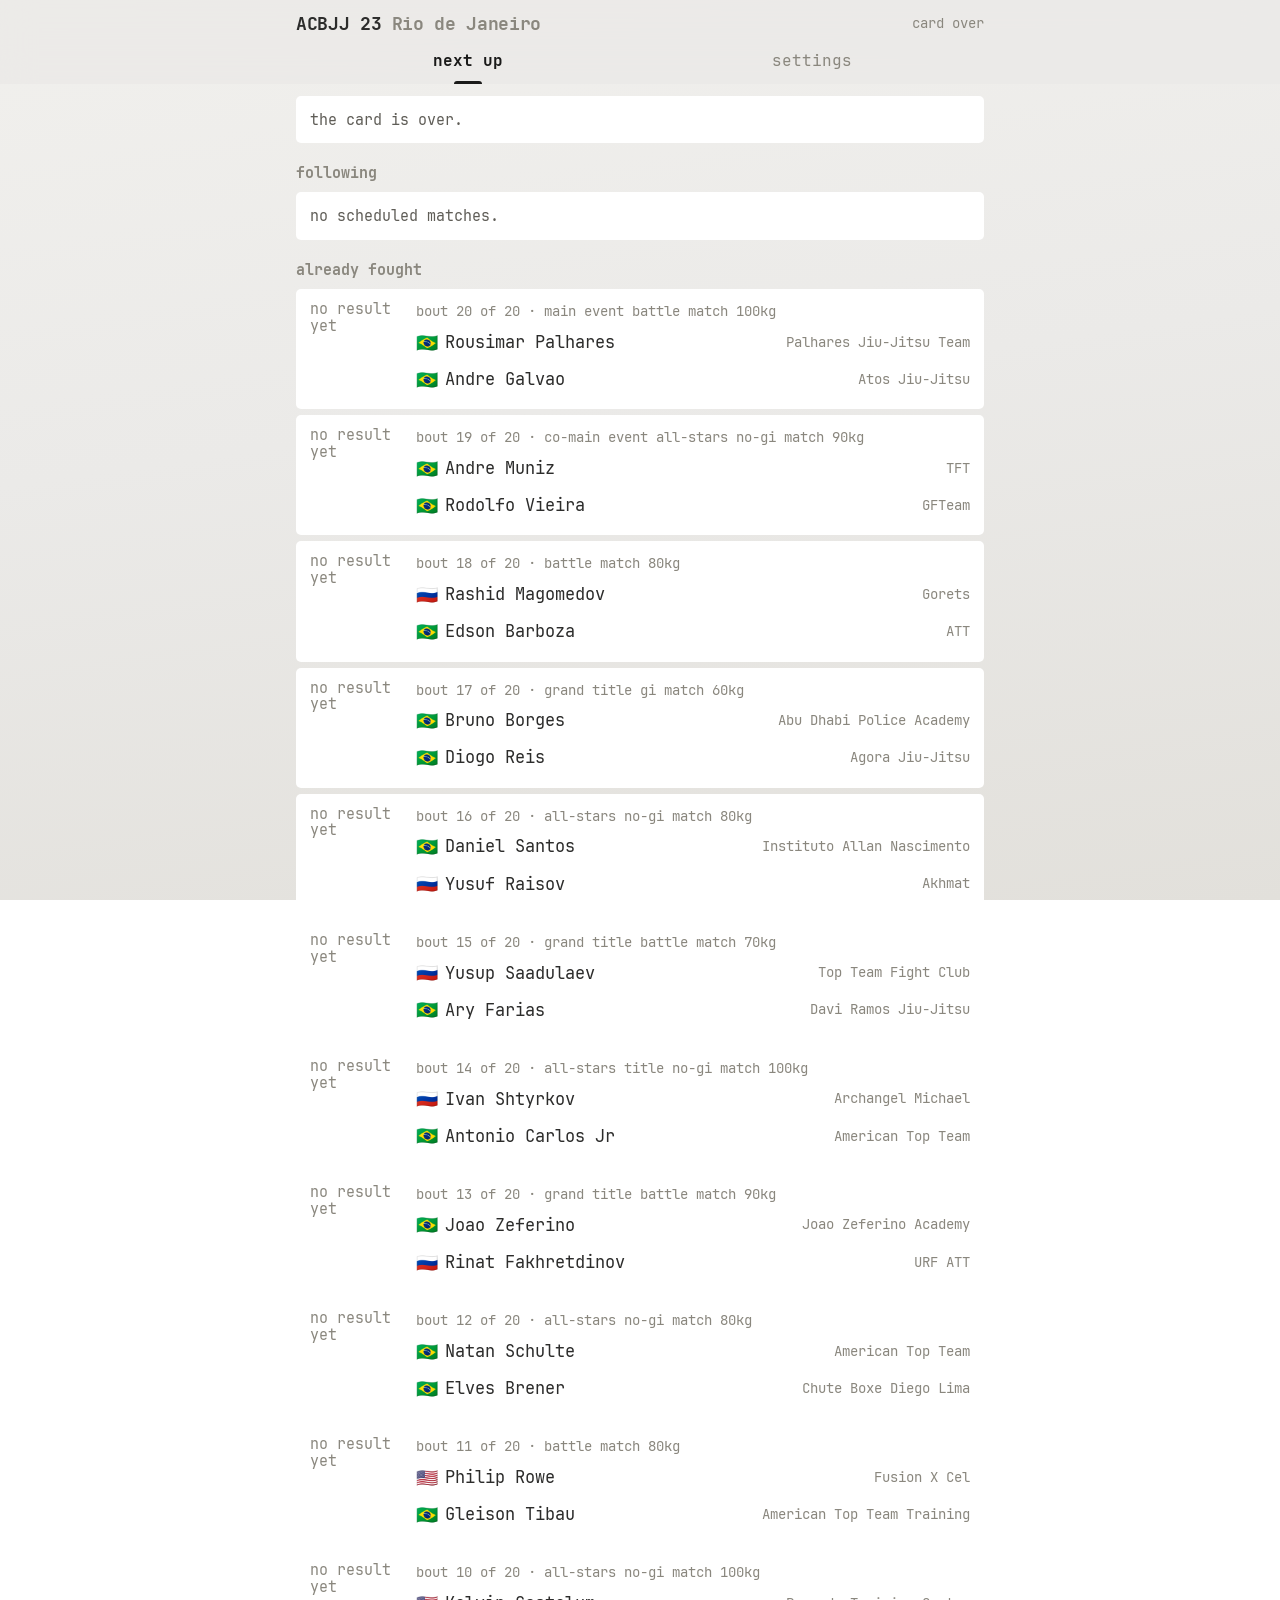
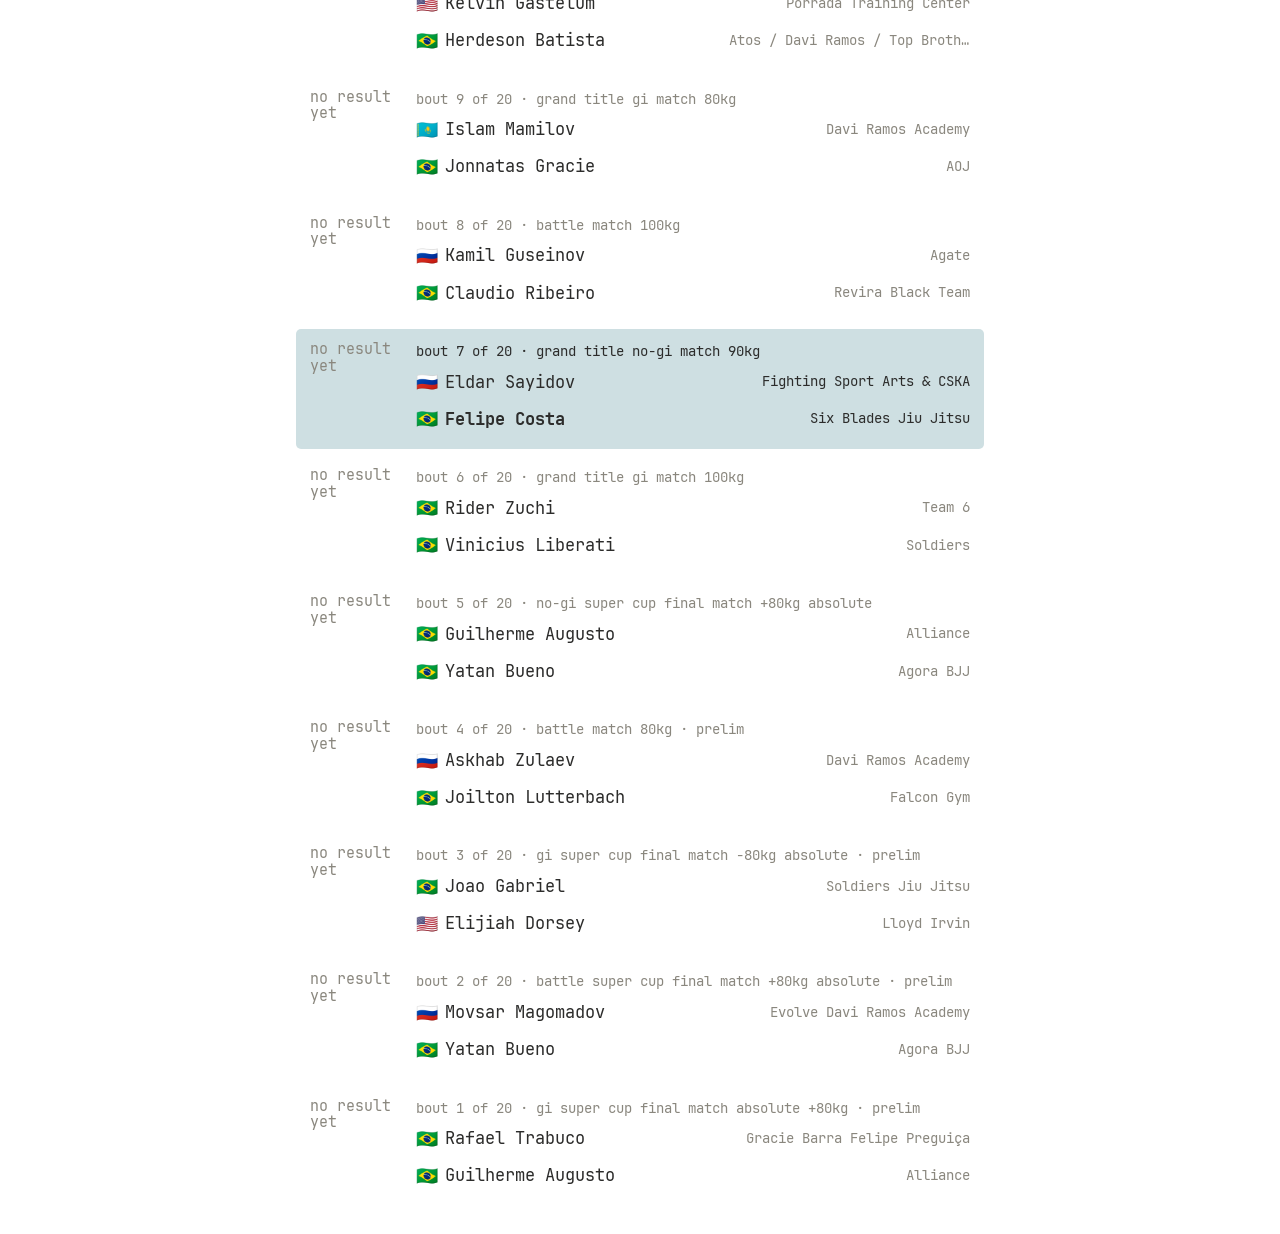
==== acbjj23/index.html @ 7951717a "ACBJJ 23: a fight-card page at /acbjj23/, the first non-Flo event The official card is synced from e" ====
<!doctype html>
<html lang="en">
<head>
<meta charset="utf-8">
<title>ACBJJ 23 — Rio de Janeiro</title>
<meta name="viewport" content="width=device-width,initial-scale=1,viewport-fit=cover">
<meta name="apple-mobile-web-app-capable" content="yes">
<meta name="apple-mobile-web-app-status-bar-style" content="default">
<meta name="apple-mobile-web-app-title" content="ACBJJ 23">
<meta name="theme-color" content="#f1f0ed" media="(prefers-color-scheme: light)">
<meta name="theme-color" content="#343331" media="(prefers-color-scheme: dark)">
<meta http-equiv="Content-Security-Policy" content="default-src 'self'; script-src 'self' 'unsafe-inline'; style-src 'self' 'unsafe-inline'; font-src 'self'; img-src 'self' data:; connect-src 'self'; object-src 'none'; base-uri 'self'; form-action 'none'; frame-src 'none'">
<script>try{var t=localStorage.getItem('bjjTracker.theme');if(t==='light'||t==='dark')document.documentElement.dataset.theme=t}catch(e){}</script>
<link rel="stylesheet" href="../field-manual-theme/theme.css">
<style>
  /* A fight-card event (one mat, single bouts, no brackets). Same theme rules and tokens as the bracket page
     (../index.html); the shared rules are copied, not linked, because each page is one file. */
  :root{ --follow:#1f6f7a; --win:var(--type-a); --lose:var(--text-muted); --live:var(--cue-warning); }
  @media (prefers-color-scheme: dark){ :root:not([data-theme="light"]){ --follow:#62bccb; } }
  :root[data-theme="dark"]{ --follow:#62bccb; }
  html{font-size:17px}
  :root{ --fs-body:1rem; --fs-meta:.86rem; --fs-eyebrow:.8rem; --fs-card-title:1.05rem; }
  @media (prefers-color-scheme: dark){ :root:not([data-theme="light"]){ --bg-card:#454340; --bg-card-hover:#504e4a; --chip-bg:#454340; --text-muted:#979289; } }
  :root[data-theme="dark"]{ --bg-card:#454340; --bg-card-hover:#504e4a; --chip-bg:#454340; --text-muted:#979289; }
  .chip{font-size:.88rem}
  .panel .chip{background:var(--accent-soft);color:var(--text-primary)}
  .panel .chip.active{background:var(--accent);color:var(--accent-contrast)}
  .chip:focus-visible{outline:2px solid var(--accent-soft);outline-offset:1px}
  .container{max-width:720px}
  .top{position:sticky;top:0;z-index:200;padding-top:env(safe-area-inset-top);background:color-mix(in srgb, var(--bg-primary) 94%, transparent);backdrop-filter:blur(16px);-webkit-backdrop-filter:blur(16px)}
  .topbar{display:flex;align-items:center;gap:10px;padding-block:10px 0}
  .tabs{display:flex;padding-block:0}
  .tab{position:relative;flex:1;background:none;border:0;padding:9px 4px 11px;font:inherit;font-size:.92rem;font-weight:500;color:var(--text-muted);cursor:pointer;-webkit-tap-highlight-color:transparent}
  .tab.active{color:var(--accent);font-weight:650}
  .tab.active::after{content:"";position:absolute;left:50%;bottom:0;transform:translateX(-50%);width:28px;height:3px;border-radius:3px 3px 0 0;background:var(--accent)}
  .tab:focus-visible{outline:2px solid var(--accent-soft);outline-offset:-2px}
  main.container{padding-top:12px;padding-bottom:calc(env(safe-area-inset-bottom) + 28px)}
  .topbar .title{font-family:var(--font-heading);font-weight:650;font-size:1.05rem;letter-spacing:-.02em;white-space:nowrap}
  .status{flex:1;min-width:0;font-size:var(--fs-eyebrow);color:var(--text-muted);text-align:right;white-space:nowrap;overflow:hidden;text-overflow:ellipsis}
  .status .bad{color:var(--cue-warning)}
  .section-title{font-size:var(--fs-meta);font-weight:600;color:var(--text-muted);margin:18px 0 8px}
  main > .section-title:first-child{margin-top:2px}
  .panel{background:var(--bg-card);border-radius:var(--radius-md);padding:12px 14px}
  .panel.quiet{color:var(--text-secondary);font-size:var(--fs-meta)}
  .stack{display:flex;flex-direction:column;gap:6px}
  .note{font-size:var(--fs-meta);color:var(--text-muted);margin-top:8px}
  a.plain{color:var(--text-primary);text-decoration:underline;text-decoration-color:var(--text-muted);text-underline-offset:3px}
  .actions{display:flex;gap:8px;margin-top:10px;flex-wrap:wrap}
  .big{font-family:var(--font-heading);font-size:1.35rem;font-weight:650;letter-spacing:-.02em;line-height:1.15}
  .sub{font-size:var(--fs-meta);color:var(--text-muted);margin-top:2px}
  .row{display:grid;grid-template-columns:96px 1fr;gap:10px}
  .row > div{min-width:0}
  .row.now{background:color-mix(in srgb, var(--cue-warning) 12%, var(--bg-card))}
  .t{font-family:var(--font-heading);font-weight:650;font-size:1.1rem;line-height:1.15;font-variant-numeric:tabular-nums}
  .t small{display:block;color:var(--text-muted);font-weight:400;font-size:var(--fs-eyebrow)}
  .t.soft{font-weight:500;font-size:var(--fs-meta);color:var(--text-muted)}
  .meta{color:var(--text-muted);font-size:var(--fs-eyebrow);margin-bottom:2px;display:flex;align-items:center;gap:6px;flex-wrap:wrap}
  .vs{display:flex;flex-direction:column;gap:2px}
  .name{display:flex;align-items:center;gap:7px;color:var(--text-primary);font:inherit;font-size:var(--fs-body);padding:4px 0;background:none;border:0;text-align:left;width:100%;cursor:pointer;-webkit-tap-highlight-color:transparent;border-radius:var(--radius-sm)}
  .name:active{background:var(--bg-card-hover)}
  .name:focus-visible{outline:2px solid var(--accent-soft);outline-offset:1px}
  .name.win{color:var(--win);font-weight:600}
  .name.lose{color:var(--lose);text-decoration:line-through}
  .name.follow{font-weight:650}
  .name .nm{overflow:hidden;text-overflow:ellipsis;white-space:nowrap}
  .name .tm{margin-left:auto;padding-left:8px;color:var(--text-muted);font-size:var(--fs-eyebrow);font-weight:400;white-space:nowrap;overflow:hidden;text-overflow:ellipsis;max-width:45%;text-decoration:none}
  .row.fol,.panel.follow-card{background:color-mix(in srgb, var(--follow) 22%, var(--bg-card))}
  .row.fol .meta,.row.fol .t small,.row.fol .tm,.panel.follow-card .sub{color:var(--text-primary)}
  .row.fol.now{background:color-mix(in srgb, var(--cue-warning) 14%, color-mix(in srgb, var(--follow) 16%, var(--bg-card)))}
  .flag{display:inline-block;width:1.25em;text-align:center;flex-shrink:0;font-size:1.05em;line-height:1}
  .big .flag{margin-right:.35em;font-size:.9em}
  .res{color:var(--text-secondary)}
  .cue{font-size:.68rem;padding:1px 7px;margin:0}
  .cue.live{background:var(--live)}
  label{display:block;margin:12px 0 5px;color:var(--text-muted);font-size:var(--fs-meta)}
  .field{width:100%;background:var(--bg-primary);border:0;color:var(--text-primary);border-radius:var(--radius-pill);padding:10px 12px;font:inherit;font-size:var(--fs-body);outline:none}
  .field:focus{box-shadow:0 0 0 2px var(--accent-soft)}
  .toast{position:fixed;bottom:calc(env(safe-area-inset-bottom) + 18px);left:50%;transform:translateX(-50%);background:var(--accent);color:var(--accent-contrast);padding:8px 14px;border-radius:var(--radius-pill);font-size:var(--fs-meta);opacity:0;transition:opacity .2s;pointer-events:none;z-index:300}
  .toast.show{opacity:1}
  @media (prefers-reduced-motion:reduce){.toast,.chip{transition:none}}
</style>
</head>
<body>
<header class="top">
  <div class="container topbar">
    <div class="title">ACBJJ 23 <span class="muted">Rio de Janeiro</span></div>
    <div class="status" id="status"></div>
  </div>
  <nav class="container tabs" aria-label="sections">
    <button class="tab active" data-tab="next" type="button">next up</button>
    <button class="tab" data-tab="settings" type="button">settings</button>
  </nav>
</header>
<main id="main" class="container"><div class="panel">loading the card…</div></main>
<div class="toast" id="toast"></div>
<script src="../field-manual-theme/theme.js" data-key="bjjTracker.theme"></script>

<script type="module" id="app">
// ---------- sources ----------
// The card: ../data/acbjj23/card.json, written by scripts/card/acbjj-sync.mjs from ACBJJ's own card page.
// What has happened: ../data/acbjj23/results.json. ACBJJ publishes no machine-readable results or scoreboard,
// so that file is empty unless something is watching the broadcast and writing it; the page has to read
// honestly either way. All projection logic is in scripts/card/engine.mjs (tested by scripts/card/test.mjs).
import { project, follows } from '../scripts/card/engine.mjs';
const CARD_URL='../data/acbjj23/card.json', RES_URL='../data/acbjj23/results.json';
const KEY='bjjTracker.acbjj23';
const DEFAULT={ follow:['Felipe Costa'], v:1 };

let CARD=null, RES=null, cardErr=null, resErr=null, tab='next';
let S=JSON.parse(JSON.stringify(DEFAULT));
try{ const o=JSON.parse(localStorage.getItem(KEY)||'null'); if(o&&Array.isArray(o.follow)) S=Object.assign({},DEFAULT,o); }catch(e){}
const save=()=>{ try{ localStorage.setItem(KEY, JSON.stringify(S)); }catch(e){} };

const $=s=>document.querySelector(s);
const esc=s=>String(s??'').replace(/[&<>"]/g,c=>({'&':'&amp;','<':'&lt;','>':'&gt;','"':'&quot;'}[c]));
const fmt=dt=>new Date(dt).toLocaleTimeString([], {hour:'numeric',minute:'2-digit'}).toLowerCase();
function rel(t){ const m=Math.round((t-Date.now())/60000); if(m<=0) return 'now'; if(m<60) return `in ${m} min`; return `in ${Math.floor(m/60)}h ${m%60}m`; }
function ago(t){ const m=Math.round((Date.now()-t)/60000); if(m<1) return 'just now'; if(m<60) return `${m} min ago`; return `${Math.floor(m/60)}h ${m%60}m ago`; }
// the card gives three-letter country codes; flags need two. An unknown code renders an empty span so names stay aligned.
const A2={BRA:'BR',RUS:'RU',USA:'US',KAZ:'KZ',TUR:'TR',UZB:'UZ',KGZ:'KG',TJK:'TJ',AZE:'AZ',ARM:'AM',GEO:'GE',UKR:'UA',BLR:'BY',UAE:'AE',ARE:'AE',QAT:'QA',FRA:'FR',GBR:'GB',IRL:'IE',MEX:'MX',ARG:'AR',POL:'PL',JPN:'JP',KOR:'KR',AUS:'AU',CAN:'CA',ESP:'ES',ITA:'IT',GER:'DE',DEU:'DE',POR:'PT',PRT:'PT',NED:'NL',NLD:'NL',SWE:'SE',NOR:'NO',MAR:'MA',EGY:'EG',IRN:'IR',CHN:'CN',PER:'PE',COL:'CO',CHI:'CL',CHL:'CL'};
function flagHtml(p){ const c=A2[String(p.abb||'').toUpperCase()]; const f=c?String.fromCodePoint(...[...c].map(ch=>0x1F1E6+ch.charCodeAt(0)-65)):''; return `<span class="flag" title="${esc(p.country||'')}">${f}</span>`; }
const isFollow=p=>follows(S.follow,p);
const quiet=()=>tab==='settings'&&document.activeElement&&document.activeElement.id==='follow';   // don't redraw under the keyboard

async function getJson(u){ const r=await fetch(u+'?t='+Date.now(),{cache:'no-store'}); if(!r.ok) throw new Error('HTTP '+r.status); return r.json(); }
async function loadCard(){ try{ const c=await getJson(CARD_URL); if(!c||!Array.isArray(c.bouts)||!c.bouts.length) throw new Error('empty card'); CARD=c; cardErr=null; }catch(e){ cardErr=e; } refresh(); }
async function loadRes(){ try{ RES=await getJson(RES_URL); resErr=null; }catch(e){ resErr=e; } refresh(); }
function refresh(){ if(quiet()) renderStatus(); else render(); }

// ---------- rendering ----------
const total=()=>CARD.bouts.length;
const catText=b=>esc(String(b.cat||'').toLowerCase().replace(/\bno-gi\b/g,'no-gi'));
function nameBtn(p,it,s){
  const w=it.result?it.result.w:null;
  const c=['name', isFollow(p)?'follow':'', w===s?'win':'', (w!==null&&w!==undefined&&w!==s)?'lose':''].join(' ');
  return `<button type="button" class="${c}" data-copy="${esc(p.name)}" title="copy name">${flagHtml(p)}<span class="nm">${esc(p.name)}</span><span class="tm">${esc(p.team||'')}</span></button>`;
}
function resultText(r){ if(!r) return ''; const how=String(r.how||'').toLowerCase().trim(); const t=/^\d{1,2}:\d{2}$/.test(String(r.time||''))?r.time:''; if(r.w===-1) return how||'no winner'; return [how, t&&how?'at '+t:t].filter(Boolean).join(' ')||'result in'; }
function timeCell(it){
  if(it.state==='done') return `<div class="t soft">${it.result.endedAt&&!isNaN(Date.parse(it.result.endedAt))?fmt(it.result.endedAt):'done'}</div>`;
  if(it.state==='live') return `<div class="t">now<small>seen ${esc(ago(Date.parse(RES.now.seenAt)))}</small></div>`;
  if(it.state==='due') return `<div class="t">${fmt(it.at)}<small>due now</small></div>`;
  if(it.state==='pending') return `<div class="t soft">no result yet</div>`;
  return `<div class="t">${fmt(it.at)}<small>${esc(rel(it.at))}</small></div>`;
}
function row(it){
  const b=it.bout, fol=isFollow(b.a)||isFollow(b.b);
  const tags=[`bout ${b.seq} of ${total()}`, catText(b), b.prelim?'prelim':''].filter(Boolean).join(' · ');
  const res=it.state==='done'?`<span class="res">${esc(resultText(it.result))}</span>`:'';
  const cue=it.state==='live'?'<span class="cue live">on the mat</span>':'';
  return `<div class="panel row ${fol?'fol':''} ${it.state==='live'||it.state==='due'?'now':''}">${timeCell(it)}<div><div class="meta">${cue}<span>${tags}</span>${res}</div><div class="vs">${nameBtn(b.a,it,0)}${nameBtn(b.b,it,1)}</div></div></div>`;
}
// one card per followed fighter with a bout still to come; otherwise the neutral card (never one that names a loss)
function followCards(P){
  if(!S.follow.length) return `<div class="panel quiet">nobody followed yet. add names or countries under settings.</div>`;
  const cards=[]; let matched=false;
  for(const it of P.items) for(const s of [0,1]){ const p=s?it.bout.b:it.bout.a, o=s?it.bout.a:it.bout.b;
    if(!isFollow(p)) continue; matched=true;
    if(it.state==='done'||it.state==='pending') continue;
    const when = it.state==='live' ? 'on the mat now' : it.state==='due' ? `due now · projected ${fmt(it.at)}` : `about ${fmt(it.at)} · ${rel(it.at)}`;
    cards.push(`<div class="panel follow-card"><div><div class="big"><button type="button" class="copy-name" data-copy="${esc(p.name)}" style="background:none;border:0;padding:0;font:inherit;color:inherit;cursor:pointer">${flagHtml(p)}${esc(p.name)}</button></div><div class="sub">${esc(when)}</div><div class="sub">vs ${esc(o.name)} · bout ${it.bout.seq} of ${total()} · ${catText(it.bout)}</div></div></div>`);
  }
  if(cards.length) return `<div class="stack">${cards.join('')}</div>`;
  return `<div class="panel quiet">${matched?'no scheduled matches.':'nobody on this card matches your follow list.'}</div>`;
}
function sourceNote(P){
  const start=Date.parse(CARD.start), slot=CARD.slotMin||15;
  const watch=typeof CARD.watch==='string'&&/^https:\/\/www\.youtube\.com\//.test(CARD.watch)?` <a class="plain" href="${esc(CARD.watch)}" target="_blank" rel="noopener">watch on YouTube</a>.`:'';
  if(P.mode==='observed') return `position on the card last checked ${esc(ago(P.lastSeen))} against the broadcast. times after that assume about ${slot} minutes a bout.${watch}`;
  const lead = Date.now()<start ? `starts at ${fmt(start)} (${esc(rel(start))}).` : P.lastSeen ? `the card has not been checked against the broadcast since ${fmt(P.lastSeen)}.` : `started at ${fmt(start)}.`;
  return `${lead} ACBJJ has no live results feed, so every time here is an estimate: about ${slot} minutes a bout, the pace of the last ACBJJ event.${watch}`;
}
function renderNext(){
  const P=project(CARD,RES,Date.now());
  const on=P.items.filter(i=>i.state==='live'||i.state==='due');
  const up=P.items.filter(i=>i.state==='upcoming');
  const past=P.items.filter(i=>i.state==='done'||i.state==='pending').reverse();
  const over=!on.length&&!up.length;
  return `<div class="panel quiet">${over?'the card is over.':sourceNote(P)}</div>
  ${on.length?`<h2 class="section-title">${on[0].state==='live'?'on the mat':'should be on the mat (not confirmed)'}</h2><div class="stack">${on.map(row).join('')}</div>`:''}
  <h2 class="section-title">following</h2>${followCards(P)}
  ${up.length?`<h2 class="section-title">up next · ${up.length} to go · times are estimates</h2><div class="stack">${up.map(row).join('')}</div>`:''}
  ${past.length?`<h2 class="section-title">already fought</h2><div class="stack">${past.map(row).join('')}</div>`:''}`;
}
function themeMode(){ try{ const t=localStorage.getItem('bjjTracker.theme'); return t==='light'||t==='dark'?t:'auto'; }catch(e){ return 'auto'; } }
function setThemeMode(v){ for(let i=0;i<3&&themeMode()!==v;i++) window.AppTheme&&window.AppTheme.cycle(); }
function unmatched(){ const ps=CARD.bouts.flatMap(b=>[b.a,b.b]); return S.follow.filter(f=>!ps.some(p=>follows([f],p))); }
function renderSettings(){
  const um=unmatched();
  const src=typeof CARD.source==='string'&&/^https:\/\/events\.acbjj\.com\//.test(CARD.source)?`<a class="plain" href="${esc(CARD.source)}" target="_blank" rel="noopener">ACBJJ's card page</a>`:`ACBJJ's card page`;
  return `<h2 class="section-title">following</h2>
  <div class="panel">
    <input class="field" id="follow" value="${esc(S.follow.join(', '))}" placeholder="names or countries, comma separated" aria-label="following" autocomplete="off" autocapitalize="words">
    <div class="note">${um.length?`not on this card: ${esc(um.join(', '))}`:'a name or a country; partial names work.'}</div>
  </div>
  <h2 class="section-title">appearance</h2>
  <div class="panel"><div class="chip-row">${['auto','light','dark'].map(m=>`<button type="button" class="chip ${themeMode()===m?'active':''}" data-theme-set="${m}">${m}</button>`).join('')}</div></div>
  <h2 class="section-title">where this comes from</h2>
  <div class="panel quiet">
    <div>the card and its order come from ${src}${CARD.updated?`, read ${esc(ago(Date.parse(CARD.updated)))}`:''}. the night runs from the last bout listed there up to the main event.</div>
    <div class="note">ACBJJ publishes no live scoreboard or results feed. times assume the ${fmt(Date.parse(CARD.start))} start and about ${CARD.slotMin||15} minutes a bout; when the card's position has been checked against the broadcast, times run from there instead.</div>
    <div class="note"><a class="plain" href="../">ADCC 2026 brackets</a></div>
  </div>`;
}
function renderStatus(){
  const el=$('#status'); if(!CARD){ el.innerHTML=cardErr?'<span class="bad">couldn’t load</span>':''; return; }
  const P=project(CARD,RES,Date.now()), start=Date.parse(CARD.start);
  const left=P.items.filter(i=>i.state==='upcoming'||i.state==='due'||i.state==='live').length;
  let s = !left ? 'card over' : P.mode==='observed' ? `checked ${ago(P.lastSeen)}` : Date.now()<start ? `starts ${fmt(start)}` : 'estimates only';
  if(cardErr||resErr) s+=' · <span class="bad">stale</span>';
  el.innerHTML=s;
}
function render(){
  document.querySelectorAll('.tab').forEach(b=>b.classList.toggle('active',b.dataset.tab===tab));
  renderStatus();
  if(!CARD){ $('#main').innerHTML=`<div class="panel">${cardErr?'couldn’t load the card. check your connection; this page retries on its own.':'loading the card…'}</div>`; return; }
  $('#main').innerHTML = tab==='settings' ? renderSettings() : renderNext();
}
async function copyText(t){
  try{ if(navigator.clipboard&&window.isSecureContext){ await navigator.clipboard.writeText(t); toast(`copied ${t}`); return; } }catch(e){}
  toast('couldn’t copy');
}
function toast(t){ const e=$('#toast'); e.textContent=t; e.classList.add('show'); clearTimeout(toast.t); toast.t=setTimeout(()=>e.classList.remove('show'),3000); }

// ---------- events ----------
document.querySelector('.top').addEventListener('click',e=>{ const b=e.target.closest('[data-tab]'); if(b){ tab=b.dataset.tab; render(); window.scrollTo(0,0); } });
$('#main').addEventListener('click',e=>{
  const cp=e.target.closest('[data-copy]'); if(cp){ copyText(cp.dataset.copy); return; }
  const th=e.target.closest('[data-theme-set]'); if(th){ setThemeMode(th.dataset.themeSet); render(); }
});
$('#main').addEventListener('change',e=>{ if(e.target.id==='follow'){ S.follow=e.target.value.split(',').map(x=>x.trim()).filter(Boolean); save(); render(); } });

loadCard(); loadRes();
setInterval(loadRes, 60000); setInterval(loadCard, 300000); setInterval(refresh, 20000);   // results each minute, the card every five, relative times in between
document.addEventListener('visibilitychange',()=>{ if(!document.hidden){ loadCard(); loadRes(); } });
</script>
</body>
</html>
---- field-manual-theme/theme.css ----
/* ============================================================================
   Field-manual theme — portable tokens + base + a few primitives.
   Extracted from jiu-jitsu-brain (css/style.css, 2026-08 redesign).

   Light is the default ("bone paper, white cards, warm ink"); dark is the same
   language re-lit (warm charcoal). The accent is ACHROMATIC: ink in light, paper
   in dark — so never hardcode #fff on an accent fill; use --accent-contrast.

   Subtractive by design: content surfaces carry no border (--hairline is
   transparent) and no shadow (--shadow-* are none). Separation comes from tone
   and spacing. Only things that genuinely float (bottom nav, sheets) set a
   shadow. Gradients on controls resolve flat (--accent-grad = --accent).

   Colour tokens live in THREE blocks: :root (light), a prefers-color-scheme
   media block, and a [data-theme="dark"] override block. The two dark blocks
   are duplicates and MUST be edited together — CSS can't share a block between
   a media query and an attribute selector.
   ========================================================================== */

/* ===== RESET & FONTS ===== */
*, *::before, *::after { box-sizing: border-box; margin: 0; padding: 0; }

/* Self-hosted latin subsets (OFL, see LICENSES.md). Adjust the path if you
   put fonts/ somewhere other than a sibling of this file. */
@font-face {
  font-family: 'JetBrains Mono';
  src: url('fonts/JetBrainsMono-Regular.woff2') format('woff2');
  font-weight: 400;
  font-style: normal;
  font-display: swap;
}
@font-face {
  font-family: 'JetBrains Mono';
  src: url('fonts/JetBrainsMono-Bold.woff2') format('woff2');
  font-weight: 600 800;
  font-style: normal;
  font-display: swap;
}

/* ===== TOKENS — light (default) ===== */
:root {
  color-scheme: light;
  --app-bg: linear-gradient(172deg, #f1f0ed 0%, #ebeae8 45%, #e2e0db 100%);
  --bg-primary: #ebeae8;
  --bg-secondary: #e3e1dc;
  --bg-card: #ffffff;
  --bg-card-hover: #f7f6f4;
  --sheet-bg: #f4f3f0;
  --chip-bg: #dedcd6;
  --hairline: transparent;                 /* content surfaces: no border, on purpose */
  --hairline-strong: rgba(0, 0, 0, .14);   /* the few edges that genuinely need one */
  --accent: #1a1a19;
  --accent-hover: #333333;
  --accent-contrast: #ffffff;              /* text ON an accent fill — never hardcode */
  --accent-grad: var(--accent);            /* resolves flat; kept so a variant can opt in */
  --accent-soft: color-mix(in srgb, var(--accent) 15%, transparent);
  --icon-color: #6f6d66;
  --text-primary: #2c2c2b;
  --text-secondary: #5f5d57;
  --text-muted: #8a877e;
  /* Semantic cue colours (green = the detail that makes it work, orange = a
     mistake/warning, purple-red = a counter/target). Rename to taste. */
  --cue-tip: #4b7050;
  --cue-warning: #a85608;
  --cue-target: #98544a;
  --texture: rgba(0, 0, 0, .015);
  /* Glyphs that live in url() backgrounds can't use currentColor, so each theme
     bakes its own colour into the URI. (%23 is a literal # — pass the colour
     raw to an encoder; pre-encoding it double-escapes and silently paints nothing.) */
  --search-icon: url("data:image/svg+xml,%3Csvg%20xmlns='http://www.w3.org/2000/svg'%20viewBox='0%200%2024%2024'%20fill='none'%20stroke='%236f6d66'%20stroke-width='2'%20stroke-linecap='round'%20stroke-linejoin='round'%3E%3Ccircle%20cx='11'%20cy='11'%20r='8'/%3E%3Cpath%20d='m21%2021-4.3-4.3'/%3E%3C/svg%3E");
  --shadow-float: 0 -10px 30px rgba(0, 0, 0, .10);
  --shadow-sheet: 0 -18px 44px rgba(0, 0, 0, .16);

  /* ----- theme-independent scale (do not duplicate in the dark blocks) ----- */
  --radius-sm: 3px;        /* near-square: corners are cut, not rounded */
  --radius-md: 5px;
  --radius-lg: 7px;
  --radius-pill: 6px;      /* even "pills" are tight rectangles — keycap, not capsule */
  --shadow-sm: none;
  --shadow-md: none;
  --shadow-lg: none;
  --fs-eyebrow: 0.74rem;
  --fs-meta: 0.79rem;
  --fs-body: 0.92rem;
  --fs-prose: 0.86rem;     /* mono reads large; prose runs a size down, tighter */
  --lh-prose: 1.45;
  --ws-prose: -0.12em;
  --fs-card-title: 0.98rem;
  --fs-section: 1.05rem;
  --fs-title: 1.55rem;
  --fs-display: 1.75rem;
  --spacing: 16px;
  --max-width: 600px;
  --bottom-nav-h: 62px;
  /* ONE face everywhere: bold for headings, regular for everything else.
     Two tokens so a future swap is one line — not so they diverge. */
  --font-heading: 'JetBrains Mono', ui-monospace, SFMono-Regular, Menlo, monospace;
  --font-mono: 'JetBrains Mono', ui-monospace, SFMono-Regular, Menlo, monospace;

  /* Optional category colours. Hue mapping is fixed across themes; each theme
     tunes lightness for its ground (inky on paper, brighter on charcoal).
     Rename the keys to your domain, or delete the set. */
  --type-a: #5c8a5f;   /* green */
  --type-b: #d03f3a;   /* red */
  --type-c: #1e5560;   /* deep teal */
  --type-d: #2a7d86;   /* teal */
  --type-e: #b06055;   /* brick */
  --type-f: #c55d14;   /* orange */
  --type-g: #7c7164;   /* stone */
}

/* ===== TOKENS — dark, system preference =====
   KEEP IN SYNC with the [data-theme="dark"] block below. */
@media (prefers-color-scheme: dark) {
  :root:not([data-theme="light"]) {
    color-scheme: dark;
    --app-bg: linear-gradient(172deg, #343331 0%, #2c2c2b 45%, #222120 100%);
    --bg-primary: #2c2c2b;
    --bg-secondary: #33322f;
    --bg-card: #383734;
    --bg-card-hover: #403f3c;
    --sheet-bg: #33322f;
    --chip-bg: #383734;
    --hairline-strong: rgba(255, 255, 255, .11);
    --accent: #f4f2ef;
    --accent-hover: #ffffff;
    --accent-contrast: #1a1a19;
    --icon-color: #918d84;
    --text-primary: #f4f2ef;
    --text-secondary: #a8a49c;
    --text-muted: #7d7a72;
    --cue-tip: #8eb790;
    --cue-warning: #fe782a;
    --cue-target: #dd8f85;
    --texture: rgba(255, 255, 255, .015);
    --search-icon: url("data:image/svg+xml,%3Csvg%20xmlns='http://www.w3.org/2000/svg'%20viewBox='0%200%2024%2024'%20fill='none'%20stroke='%23918d84'%20stroke-width='2'%20stroke-linecap='round'%20stroke-linejoin='round'%3E%3Ccircle%20cx='11'%20cy='11'%20r='8'/%3E%3Cpath%20d='m21%2021-4.3-4.3'/%3E%3C/svg%3E");
    --shadow-float: 0 -10px 30px rgba(0, 0, 0, .3);
    --shadow-sheet: 0 -18px 44px rgba(0, 0, 0, .45);
    --type-a: #8eb790;
    --type-b: #d03f3a;
    --type-c: #256571;
    --type-d: #2a7d86;
    --type-e: #dd8f85;
    --type-f: #fe782a;
    --type-g: #a4988a;
  }
}

/* ===== TOKENS — dark, manual override =====
   KEEP IN SYNC with the media block above. */
:root[data-theme="dark"] {
  color-scheme: dark;
  --app-bg: linear-gradient(172deg, #343331 0%, #2c2c2b 45%, #222120 100%);
  --bg-primary: #2c2c2b;
  --bg-secondary: #33322f;
  --bg-card: #383734;
  --bg-card-hover: #403f3c;
  --sheet-bg: #33322f;
  --chip-bg: #383734;
  --hairline-strong: rgba(255, 255, 255, .11);
  --accent: #f4f2ef;
  --accent-hover: #ffffff;
  --accent-contrast: #1a1a19;
  --icon-color: #918d84;
  --text-primary: #f4f2ef;
  --text-secondary: #a8a49c;
  --text-muted: #7d7a72;
  --cue-tip: #8eb790;
  --cue-warning: #fe782a;
  --cue-target: #dd8f85;
  --texture: rgba(255, 255, 255, .015);
  --search-icon: url("data:image/svg+xml,%3Csvg%20xmlns='http://www.w3.org/2000/svg'%20viewBox='0%200%2024%2024'%20fill='none'%20stroke='%23918d84'%20stroke-width='2'%20stroke-linecap='round'%20stroke-linejoin='round'%3E%3Ccircle%20cx='11'%20cy='11'%20r='8'/%3E%3Cpath%20d='m21%2021-4.3-4.3'/%3E%3C/svg%3E");
  --shadow-float: 0 -10px 30px rgba(0, 0, 0, .3);
  --shadow-sheet: 0 -18px 44px rgba(0, 0, 0, .45);
  --type-a: #8eb790;
  --type-b: #d03f3a;
  --type-c: #256571;
  --type-d: #2a7d86;
  --type-e: #dd8f85;
  --type-f: #fe782a;
  --type-g: #a4988a;
}

/* Per-category accent: set data-type="<key>" on an element and descendants
   inherit --type-accent. */
[data-type]     { --type-accent: var(--accent); }
[data-type="a"] { --type-accent: var(--type-a); }
[data-type="b"] { --type-accent: var(--type-b); }
[data-type="c"] { --type-accent: var(--type-c); }
[data-type="d"] { --type-accent: var(--type-d); }
[data-type="e"] { --type-accent: var(--type-e); }
[data-type="f"] { --type-accent: var(--type-f); }
[data-type="g"] { --type-accent: var(--type-g); }

/* ===== BASE ===== */
html { font-size: 16px; -webkit-text-size-adjust: 100%; }
button, input, textarea, select { font-family: inherit; }

body {
  font-family: var(--font-mono);
  background: var(--app-bg) fixed;
  color: var(--text-primary);
  line-height: 1.6;
  min-height: 100vh;
  overflow-x: hidden;
}
/* Add this to body when the page carries the fixed bottom nav. */
body.has-bottom-nav {
  padding-bottom: calc(var(--bottom-nav-h) + env(safe-area-inset-bottom) + 24px);
}

/* With an achromatic accent, accent-coloured links read as headings — links sit
   in the muted prose tone; prose links carry an underline so they stay findable. */
a { color: var(--text-secondary); text-decoration: none; }
a:hover, a:active { color: var(--accent-hover); }
.prose a {
  text-decoration: underline;
  text-decoration-color: var(--text-muted);
  text-underline-offset: 3px;
}
.prose a:hover { color: var(--text-primary); }

/* Everything lowercase except proper nouns is a CONTENT convention, not CSS —
   there is deliberately no text-transform anywhere. No letter-spaced eyebrows. */
h1, h2, h3, .title { font-family: var(--font-heading); }
h1, .page-title {
  font-size: var(--fs-title);
  font-weight: 650;
  letter-spacing: -0.03em;
  line-height: 1.12;
  margin-bottom: 6px;
}
h2, .section-title { font-size: 1.1rem; font-weight: 600; color: var(--accent); }
h3 { font-size: 1.15rem; font-weight: 600; margin-bottom: 10px; }
.subtitle {
  font-size: var(--fs-eyebrow);
  font-weight: 700;
  color: var(--text-muted);
  margin-bottom: 18px;
}
.prose p, .prose li {
  font-size: var(--fs-prose);
  line-height: var(--lh-prose);
  word-spacing: var(--ws-prose);
}
.prose p + p { margin-top: .7em; }
.prose strong { font-weight: inherit; }   /* no inline bold in prose; cues carry emphasis */
.muted { color: var(--text-muted); }

.container {
  padding: var(--spacing);
  max-width: var(--max-width);
  margin: 0 auto;
}

/* ===== PRIMITIVES ===== */

/* Card: a shade above the ground, no border, no shadow. */
.card {
  display: flex;
  align-items: center;
  gap: 13px;
  padding: 14px 16px;
  background: var(--bg-card);
  border-radius: var(--radius-md);
  box-shadow: var(--shadow-sm);
  transition: background .15s, transform .1s;
  -webkit-tap-highlight-color: transparent;
}
.card:hover { background: var(--bg-card-hover); }
.card:active { transform: scale(.98); }
.card .name { font-family: var(--font-heading); font-size: var(--fs-card-title); font-weight: 600; }
.card .meta { font-size: var(--fs-meta); color: var(--text-muted); }
.card-list { display: flex; flex-direction: column; gap: 8px; }
/* Type pin: a small square keyed to --type-accent. */
.card .pin {
  width: 10px; height: 10px; flex-shrink: 0;
  border-radius: var(--radius-sm);
  background: var(--type-accent, var(--accent));
}

/* Search field: filled and inset, not outlined. Magnifier is a background SVG. */
.search-row { display: flex; align-items: stretch; gap: 10px; }
.search-row .search-input { flex: 1; min-width: 0; }
.search-input {
  width: 100%;
  padding: 13px 16px 13px 44px;
  background: var(--bg-card) var(--search-icon) no-repeat 15px center / 17px 17px;
  font-size: .95rem;
  border: none;
  border-radius: var(--radius-pill);
  color: var(--text-primary);
  outline: none;
  transition: background-color .2s, box-shadow .2s;
}
.search-input:focus { background-color: var(--bg-card-hover); box-shadow: 0 0 0 2px var(--accent-soft); }
.search-input::placeholder { color: var(--text-muted); }
.search-input::-webkit-search-cancel-button { -webkit-appearance: none; }

/* Chip: a real control (pills are reserved for controls, never for labels). */
.chip {
  background: var(--chip-bg);
  color: var(--text-secondary);
  border: none;
  padding: 7px 14px;
  border-radius: var(--radius-pill);
  font-size: .8rem;
  font-weight: 600;
  cursor: pointer;
  -webkit-tap-highlight-color: transparent;
  transition: background .15s, color .15s, transform .1s;
}
.chip:hover { color: var(--text-primary); }
.chip:active { transform: scale(.95); }
.chip.active { background: var(--accent); color: var(--accent-contrast); }
.chip-row { display: flex; flex-wrap: wrap; gap: 8px; }

/* Two-word text toggle (the gi/no-gi pattern): both options visible, the
   selected one brighter only — bold read as a size jump in mono. */
.text-toggle {
  display: inline-flex; align-items: center;
  background: var(--bg-card); border: none; border-radius: var(--radius-pill);
  padding: 13px 16px; font: inherit; font-size: .83rem; color: var(--text-muted);
  cursor: pointer; -webkit-tap-highlight-color: transparent; flex-shrink: 0;
}
.text-toggle .sep { opacity: .6; padding: 0 4px; }
.text-toggle .opt.active { color: var(--text-primary); }

/* Quiet icon button (the theme toggle's base). */
.icon-btn {
  display: inline-flex; align-items: center; justify-content: center;
  position: relative; width: 46px; padding: 0;
  background: var(--bg-card); color: var(--text-secondary);
  border: none; border-radius: var(--radius-pill);
  cursor: pointer; -webkit-tap-highlight-color: transparent; flex-shrink: 0;
  transition: color .15s, background .15s, transform .1s;
}
.icon-btn:active { transform: scale(.96); }
.icon-btn::before {
  content: ""; width: 18px; height: 18px; flex-shrink: 0;
  background: currentColor;
  -webkit-mask: var(--icon) center/contain no-repeat;
  mask: var(--icon) center/contain no-repeat;
}

/* Theme toggle. Glyph shows the MODE (auto / forced light / forced dark);
   theme.js swaps data-theme-mode. Lucide sun-moon / sun / moon. */
.theme-btn { --icon: url("data:image/svg+xml,%3Csvg xmlns='http://www.w3.org/2000/svg' viewBox='0 0 24 24' fill='none' stroke='black' stroke-width='2' stroke-linecap='round' stroke-linejoin='round'%3E%3Cpath d='M12 8a2.83 2.83 0 0 0 4 4 4 4 0 1 1-4-4'/%3E%3Cpath d='M12 2v2'/%3E%3Cpath d='M12 20v2'/%3E%3Cpath d='m4.9 4.9 1.4 1.4'/%3E%3Cpath d='m17.7 17.7 1.4 1.4'/%3E%3Cpath d='M2 12h2'/%3E%3Cpath d='M20 12h2'/%3E%3Cpath d='m6.3 17.7-1.4 1.4'/%3E%3Cpath d='m19.1 4.9-1.4 1.4'/%3E%3C/svg%3E"); }
.theme-btn[data-theme-mode="light"] { --icon: url("data:image/svg+xml,%3Csvg xmlns='http://www.w3.org/2000/svg' viewBox='0 0 24 24' fill='none' stroke='black' stroke-width='2' stroke-linecap='round' stroke-linejoin='round'%3E%3Ccircle cx='12' cy='12' r='4'/%3E%3Cpath d='M12 2v2'/%3E%3Cpath d='M12 20v2'/%3E%3Cpath d='m4.93 4.93 1.41 1.41'/%3E%3Cpath d='m17.66 17.66 1.41 1.41'/%3E%3Cpath d='M2 12h2'/%3E%3Cpath d='M20 12h2'/%3E%3Cpath d='m6.34 17.66-1.41 1.41'/%3E%3Cpath d='m19.07 4.93-1.41 1.41'/%3E%3C/svg%3E"); }
.theme-btn[data-theme-mode="dark"]  { --icon: url("data:image/svg+xml,%3Csvg xmlns='http://www.w3.org/2000/svg' viewBox='0 0 24 24' fill='none' stroke='black' stroke-width='2' stroke-linecap='round' stroke-linejoin='round'%3E%3Cpath d='M12 3a6 6 0 0 0 9 9 9 9 0 1 1-9-9Z'/%3E%3C/svg%3E"); }

/* Cue tags: the ONLY emphasis device in prose. */
.cue {
  display: inline-block; padding: 1px 7px; margin-right: 6px;
  border-radius: var(--radius-sm);
  font-size: .68rem; font-weight: 700; line-height: 1.6;
  color: var(--accent-contrast);
}
.cue.tip     { background: var(--cue-tip); }
.cue.warning { background: var(--cue-warning); }
.cue.target  { background: var(--cue-target); }

/* Bottom nav: fixed, blurred, floats (the one legitimate shadow). */
.bottom-nav {
  position: fixed; left: 0; right: 0; bottom: 0; z-index: 200;
  display: flex;
  background: color-mix(in srgb, var(--bg-secondary) 94%, transparent);
  backdrop-filter: blur(16px); -webkit-backdrop-filter: blur(16px);
  border-top: 1px solid color-mix(in srgb, var(--text-primary) 8%, transparent);
  padding-bottom: env(safe-area-inset-bottom);
  box-shadow: var(--shadow-float);
}
.nav-item {
  position: relative; flex: 1; min-width: 0; height: var(--bottom-nav-h);
  display: flex; flex-direction: column; align-items: center; justify-content: center; gap: 4px;
  background: none; border: none; color: var(--text-muted);
  cursor: pointer; -webkit-tap-highlight-color: transparent; transition: color .15s;
}
/* Lucide is a stroke set — filling renders solid blobs. */
.nav-item svg { width: 20px; height: 20px; fill: none; stroke: currentColor; stroke-width: 1.9; stroke-linecap: round; stroke-linejoin: round; }
.nav-label { font-size: .68rem; font-weight: 500; }
.nav-item.active { color: var(--accent); }
.nav-item.active::before {
  content: ""; position: absolute; top: 0; left: 50%; transform: translateX(-50%);
  width: 26px; height: 3px; border-radius: 0 0 3px 3px; background: var(--accent-grad);
}
.nav-count {
  position: absolute; top: 6px; left: 50%; margin-left: 4px;
  min-width: 16px; padding: 0 4px; font-size: .6rem; font-weight: 650; line-height: 16px; text-align: center;
  border-radius: var(--radius-pill); background: var(--bg-card); color: var(--text-secondary);
}
.nav-item.active .nav-count { background: var(--accent); color: var(--accent-contrast); }
.nav-count:empty { display: none; }
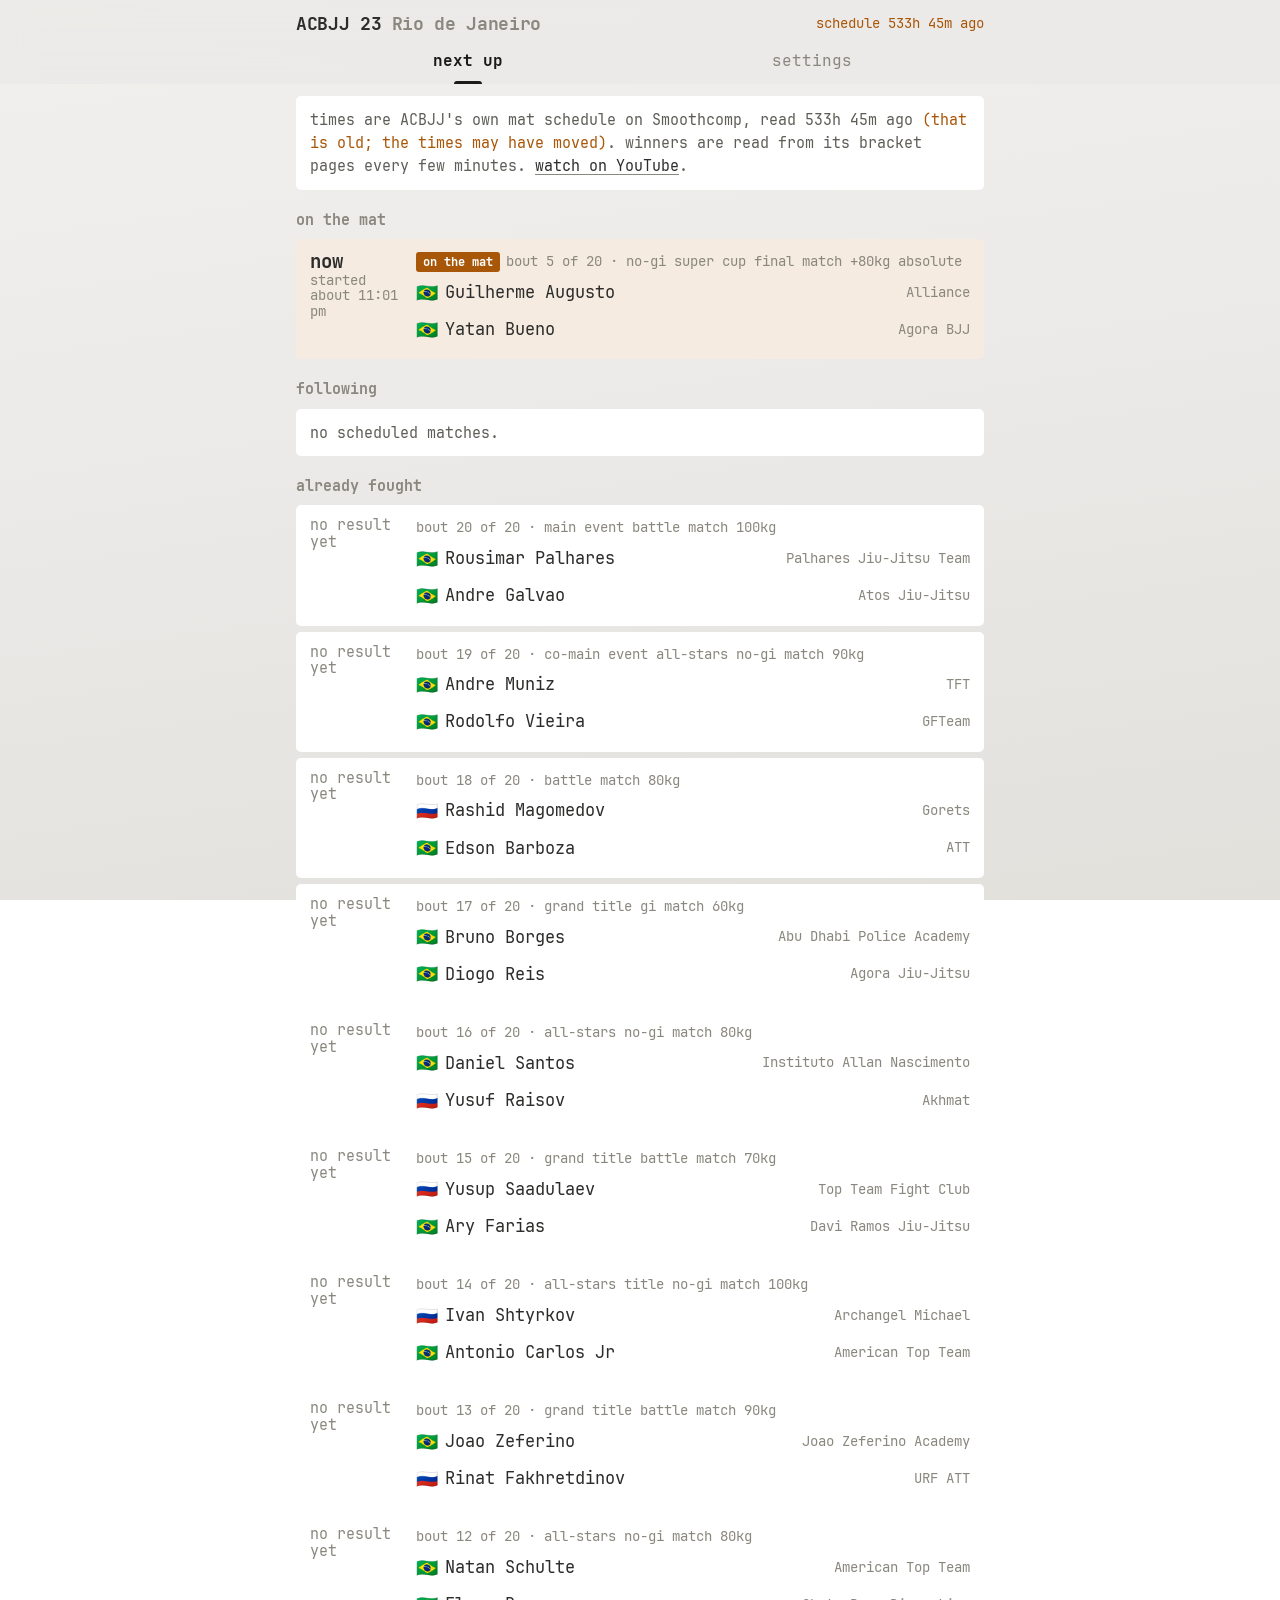
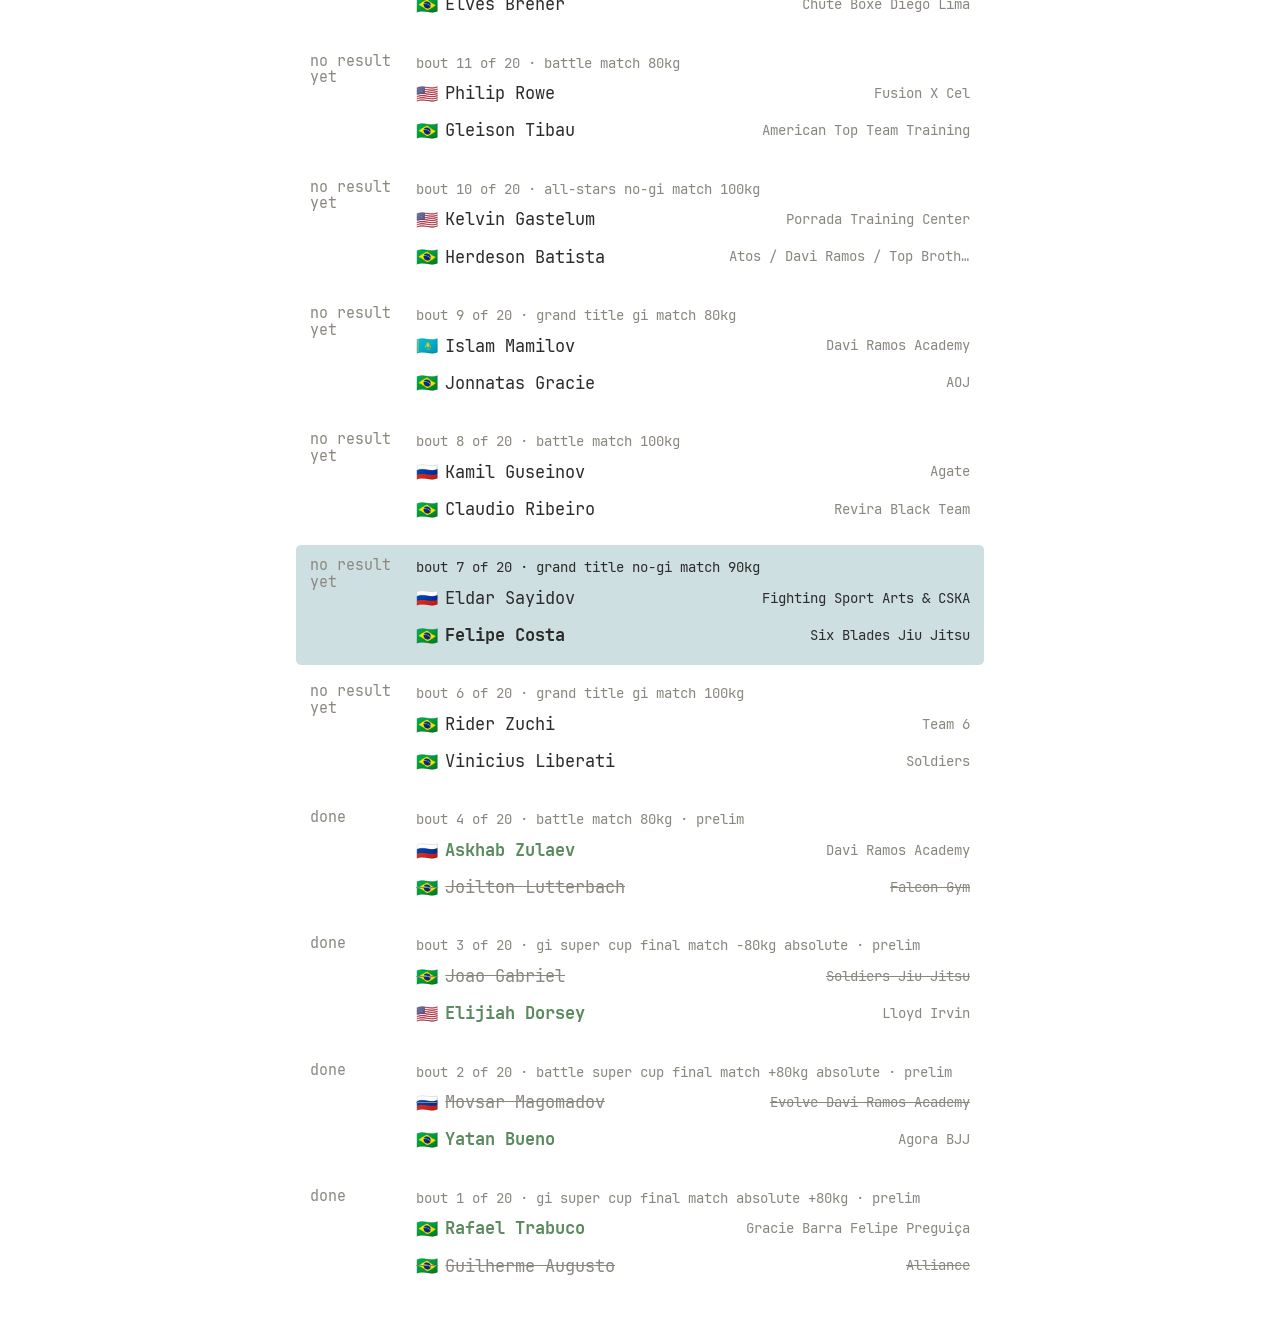
==== commit aa7d7792: "ACBJJ 23: winners read from Smoothcomp's bracket pages, first four recorded Co-Authored-By: Claude F" ====
--- a/acbjj23/index.html
+++ b/acbjj23/index.html
@@ -37,7 +37,7 @@
   main.container{padding-top:12px;padding-bottom:calc(env(safe-area-inset-bottom) + 28px)}
   .topbar .title{font-family:var(--font-heading);font-weight:650;font-size:1.05rem;letter-spacing:-.02em;white-space:nowrap}
   .status{flex:1;min-width:0;font-size:var(--fs-eyebrow);color:var(--text-muted);text-align:right;white-space:nowrap;overflow:hidden;text-overflow:ellipsis}
-  .status .bad{color:var(--cue-warning)}
+  .status .bad,.bad-note{color:var(--cue-warning)}
   .section-title{font-size:var(--fs-meta);font-weight:600;color:var(--text-muted);margin:18px 0 8px}
   main > .section-title:first-child{margin-top:2px}
   .panel{background:var(--bg-card);border-radius:var(--radius-md);padding:12px 14px}
@@ -98,15 +98,16 @@
 <script type="module" id="app">
 // ---------- sources ----------
 // The card: ../data/acbjj23/card.json, written by scripts/card/acbjj-sync.mjs from ACBJJ's own card page.
-// What has happened: ../data/acbjj23/results.json. ACBJJ publishes no machine-readable results or scoreboard,
-// so that file is empty unless something is watching the broadcast and writing it; the page has to read
-// honestly either way. All projection logic is in scripts/card/engine.mjs (tested by scripts/card/test.mjs).
+// When: ../data/acbjj23/schedule.json, ACBJJ's own mat schedule on Smoothcomp (scripts/card/smoothcomp-sync.mjs):
+// estimated starts and running/finished counts per bout, no winners. Who won: ../data/acbjj23/results.json, which
+// no feed fills; it is empty unless someone records results. The page has to read honestly in every combination. All projection logic is in scripts/card/engine.mjs (tested by scripts/card/test.mjs).
 import { project, follows } from '../scripts/card/engine.mjs';
-const CARD_URL='../data/acbjj23/card.json', RES_URL='../data/acbjj23/results.json';
+const CARD_URL='../data/acbjj23/card.json', RES_URL='../data/acbjj23/results.json', SCHED_URL='../data/acbjj23/schedule.json';
 const KEY='bjjTracker.acbjj23';
 const DEFAULT={ follow:['Felipe Costa'], v:1 };
 
-let CARD=null, RES=null, cardErr=null, resErr=null, tab='next';
+let CARD=null, RES=null, SCHED=null, cardErr=null, resErr=null, schedErr=null, tab='next';
+const plan=()=>project(CARD,RES,Date.now(),SCHED);
 let S=JSON.parse(JSON.stringify(DEFAULT));
 try{ const o=JSON.parse(localStorage.getItem(KEY)||'null'); if(o&&Array.isArray(o.follow)) S=Object.assign({},DEFAULT,o); }catch(e){}
 const save=()=>{ try{ localStorage.setItem(KEY, JSON.stringify(S)); }catch(e){} };
@@ -125,6 +126,7 @@
 async function getJson(u){ const r=await fetch(u+'?t='+Date.now(),{cache:'no-store'}); if(!r.ok) throw new Error('HTTP '+r.status); return r.json(); }
 async function loadCard(){ try{ const c=await getJson(CARD_URL); if(!c||!Array.isArray(c.bouts)||!c.bouts.length) throw new Error('empty card'); CARD=c; cardErr=null; }catch(e){ cardErr=e; } refresh(); }
 async function loadRes(){ try{ RES=await getJson(RES_URL); resErr=null; }catch(e){ resErr=e; } refresh(); }
+async function loadSched(){ try{ SCHED=await getJson(SCHED_URL); schedErr=null; }catch(e){ schedErr=e; } refresh(); }
 function refresh(){ if(quiet()) renderStatus(); else render(); }
 
 // ---------- rendering ----------
@@ -135,18 +137,18 @@
   const c=['name', isFollow(p)?'follow':'', w===s?'win':'', (w!==null&&w!==undefined&&w!==s)?'lose':''].join(' ');
   return `<button type="button" class="${c}" data-copy="${esc(p.name)}" title="copy name">${flagHtml(p)}<span class="nm">${esc(p.name)}</span><span class="tm">${esc(p.team||'')}</span></button>`;
 }
-function resultText(r){ if(!r) return ''; const how=String(r.how||'').toLowerCase().trim(); const t=/^\d{1,2}:\d{2}$/.test(String(r.time||''))?r.time:''; if(r.w===-1) return how||'no winner'; return [how, t&&how?'at '+t:t].filter(Boolean).join(' ')||'result in'; }
+function resultText(r){ if(!r) return ''; const how=String(r.how||'').toLowerCase().trim(); const t=/^\d{1,2}:\d{2}$/.test(String(r.time||''))?r.time:''; if(r.w===-1) return how||'no winner'; return [how, t&&how?'at '+t:t].filter(Boolean).join(' '); }
 function timeCell(it){
   if(it.state==='done') return `<div class="t soft">${it.result.endedAt&&!isNaN(Date.parse(it.result.endedAt))?fmt(it.result.endedAt):'done'}</div>`;
-  if(it.state==='live') return `<div class="t">now<small>seen ${esc(ago(Date.parse(RES.now.seenAt)))}</small></div>`;
+  if(it.state==='live') return `<div class="t">now<small>${it.at?'started about '+fmt(it.at):'on the mat'}</small></div>`;
   if(it.state==='due') return `<div class="t">${fmt(it.at)}<small>due now</small></div>`;
-  if(it.state==='pending') return `<div class="t soft">no result yet</div>`;
+  if(it.state==='pending') return `<div class="t soft">${it.finished?'finished':'no result yet'}</div>`;
   return `<div class="t">${fmt(it.at)}<small>${esc(rel(it.at))}</small></div>`;
 }
 function row(it){
   const b=it.bout, fol=isFollow(b.a)||isFollow(b.b);
   const tags=[`bout ${b.seq} of ${total()}`, catText(b), b.prelim?'prelim':''].filter(Boolean).join(' · ');
-  const res=it.state==='done'?`<span class="res">${esc(resultText(it.result))}</span>`:'';
+  const res=it.state==='done'?`<span class="res">${esc(resultText(it.result))}</span>`:it.finished?'<span class="res">winner not posted</span>':'';
   const cue=it.state==='live'?'<span class="cue live">on the mat</span>':'';
   return `<div class="panel row ${fol?'fol':''} ${it.state==='live'||it.state==='due'?'now':''}">${timeCell(it)}<div><div class="meta">${cue}<span>${tags}</span>${res}</div><div class="vs">${nameBtn(b.a,it,0)}${nameBtn(b.b,it,1)}</div></div></div>`;
 }
@@ -166,20 +168,25 @@
 function sourceNote(P){
   const start=Date.parse(CARD.start), slot=CARD.slotMin||15;
   const watch=typeof CARD.watch==='string'&&/^https:\/\/www\.youtube\.com\//.test(CARD.watch)?` <a class="plain" href="${esc(CARD.watch)}" target="_blank" rel="noopener">watch on YouTube</a>.`:'';
+  if(P.mode==='sched'){
+    const seen=P.lastSeen?`read ${esc(ago(P.lastSeen))}`:'read time unknown';
+    const live=P.signal?'':Date.now()<start?'':' nothing has been marked as started there yet, so these are still its planned times.';
+    return `times are ACBJJ's own mat schedule on Smoothcomp, ${seen}${P.stale?' <span class="bad-note">(that is old; the times may have moved)</span>':''}. winners are read from its bracket pages every few minutes.${live}${watch}`;
+  }
   if(P.mode==='observed') return `position on the card last checked ${esc(ago(P.lastSeen))} against the broadcast. times after that assume about ${slot} minutes a bout.${watch}`;
   const lead = Date.now()<start ? `starts at ${fmt(start)} (${esc(rel(start))}).` : P.lastSeen ? `the card has not been checked against the broadcast since ${fmt(P.lastSeen)}.` : `started at ${fmt(start)}.`;
   return `${lead} ACBJJ has no live results feed, so every time here is an estimate: about ${slot} minutes a bout, the pace of the last ACBJJ event.${watch}`;
 }
 function renderNext(){
-  const P=project(CARD,RES,Date.now());
+  const P=plan();
   const on=P.items.filter(i=>i.state==='live'||i.state==='due');
   const up=P.items.filter(i=>i.state==='upcoming');
   const past=P.items.filter(i=>i.state==='done'||i.state==='pending').reverse();
   const over=!on.length&&!up.length;
   return `<div class="panel quiet">${over?'the card is over.':sourceNote(P)}</div>
-  ${on.length?`<h2 class="section-title">${on[0].state==='live'?'on the mat':'should be on the mat (not confirmed)'}</h2><div class="stack">${on.map(row).join('')}</div>`:''}
+  ${on.length?`<h2 class="section-title">${on[0].state==='live'?'on the mat':'due on the mat (not confirmed)'}</h2><div class="stack">${on.map(row).join('')}</div>`:''}
   <h2 class="section-title">following</h2>${followCards(P)}
-  ${up.length?`<h2 class="section-title">up next · ${up.length} to go · times are estimates</h2><div class="stack">${up.map(row).join('')}</div>`:''}
+  ${up.length?`<h2 class="section-title">up next · ${up.length} to go${P.mode==='sched'?'':' · times are estimates'}</h2><div class="stack">${up.map(row).join('')}</div>`:''}
   ${past.length?`<h2 class="section-title">already fought</h2><div class="stack">${past.map(row).join('')}</div>`:''}`;
 }
 function themeMode(){ try{ const t=localStorage.getItem('bjjTracker.theme'); return t==='light'||t==='dark'?t:'auto'; }catch(e){ return 'auto'; } }
@@ -198,16 +205,17 @@
   <h2 class="section-title">where this comes from</h2>
   <div class="panel quiet">
     <div>the card and its order come from ${src}${CARD.updated?`, read ${esc(ago(Date.parse(CARD.updated)))}`:''}. the night runs from the last bout listed there up to the main event.</div>
-    <div class="note">ACBJJ publishes no live scoreboard or results feed. times assume the ${fmt(Date.parse(CARD.start))} start and about ${CARD.slotMin||15} minutes a bout; when the card's position has been checked against the broadcast, times run from there instead.</div>
+    <div class="note">times come from ACBJJ's mat schedule on Smoothcomp, re-read every few minutes; it moves as the night runs. if that schedule can't be read or stops matching the card, times fall back to the ${fmt(Date.parse(CARD.start))} start and about ${CARD.slotMin||15} minutes a bout.</div>
+    <div class="note">winners are read from Smoothcomp's bracket pages every few minutes during the event, so a bout can show as finished for a while before its winner appears. how a bout was won is not published there.</div>
     <div class="note"><a class="plain" href="../">ADCC 2026 brackets</a></div>
   </div>`;
 }
 function renderStatus(){
   const el=$('#status'); if(!CARD){ el.innerHTML=cardErr?'<span class="bad">couldn’t load</span>':''; return; }
-  const P=project(CARD,RES,Date.now()), start=Date.parse(CARD.start);
+  const P=plan(), start=Date.parse(CARD.start);
   const left=P.items.filter(i=>i.state==='upcoming'||i.state==='due'||i.state==='live').length;
-  let s = !left ? 'card over' : P.mode==='observed' ? `checked ${ago(P.lastSeen)}` : Date.now()<start ? `starts ${fmt(start)}` : 'estimates only';
-  if(cardErr||resErr) s+=' · <span class="bad">stale</span>';
+  let s = !left ? 'card over' : P.mode==='sched' ? (Date.now()<start&&!P.signal ? `starts ${fmt(start)}` : P.stale ? `<span class="bad">schedule ${ago(P.lastSeen)}</span>` : `schedule ${ago(P.lastSeen)}`) : P.mode==='observed' ? `checked ${ago(P.lastSeen)}` : Date.now()<start ? `starts ${fmt(start)}` : 'estimates only';
+  if(cardErr||resErr||schedErr) s+=' · <span class="bad">stale</span>';
   el.innerHTML=s;
 }
 function render(){
@@ -230,9 +238,9 @@
 });
 $('#main').addEventListener('change',e=>{ if(e.target.id==='follow'){ S.follow=e.target.value.split(',').map(x=>x.trim()).filter(Boolean); save(); render(); } });
 
-loadCard(); loadRes();
-setInterval(loadRes, 60000); setInterval(loadCard, 300000); setInterval(refresh, 20000);   // results each minute, the card every five, relative times in between
-document.addEventListener('visibilitychange',()=>{ if(!document.hidden){ loadCard(); loadRes(); } });
+loadCard(); loadRes(); loadSched();
+setInterval(loadRes, 60000); setInterval(loadSched, 60000); setInterval(loadCard, 300000); setInterval(refresh, 20000);   // results each minute, the card every five, relative times in between
+document.addEventListener('visibilitychange',()=>{ if(!document.hidden){ loadCard(); loadRes(); loadSched(); } });
 </script>
 </body>
 </html>
